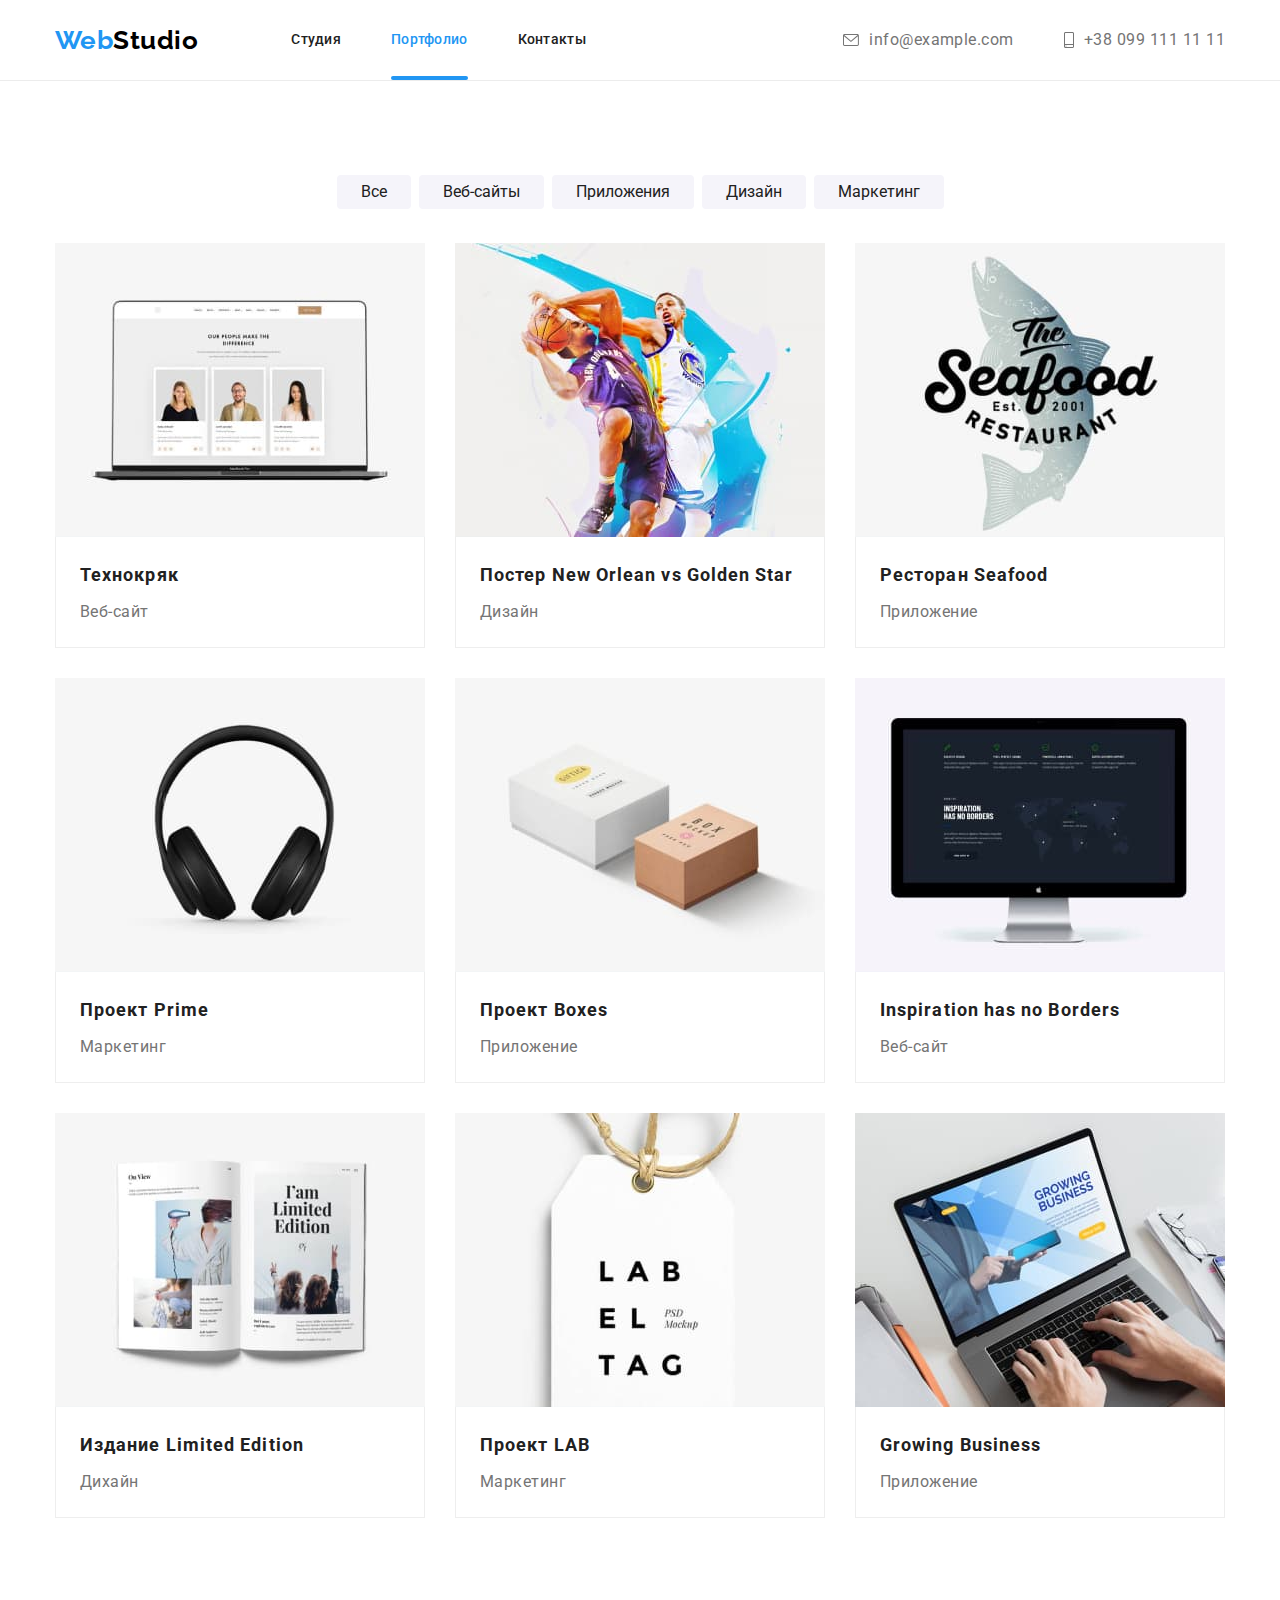
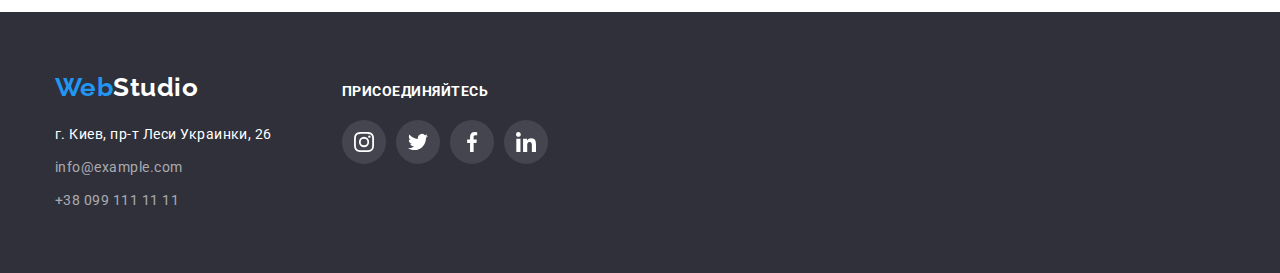
==== portfolio.html @ 4d3d0357 "form filling" ====
<!DOCTYPE html>
<html lang="ru">
<head>
    <meta charset="UTF-8">
    <meta name="viewport" content="width=device-width, initial-scale=1.0">
    <title>Портфолио</title>
    <link rel="preconnect" href="https://fonts.gstatic.com">
    <link
        href="https://fonts.googleapis.com/css2?family=Oleo+Script&family=Raleway:wght@700&family=Roboto:wght@400;500;700;900&display=swap"
        rel="stylesheet">
        <link rel="stylesheet" href="https://cdnjs.cloudflare.com/ajax/libs/modern-normalize/1.0.0/modern-normalize.min.css">
    <link rel="stylesheet" href="./css/styles.css">
</head>
<body>
   
    <header class="port-header">
       <div class="container header">
            <a class="logo" href=""><span class="accent">Web</span>Studio</a>
            <nav>
                <ul class="nav-list list"> 
                    <li class="nav-item"><a class="nav-link" href="./index.html">Студия</a></li>
                    <li class="nav-item"><a class="nav-link current" href="">Портфолио</a></li>
                    <li class="nav-item"><a class="nav-link" href="">Контакты</a></li>
                </ul>
            </nav>
            <div class="box">
                <a class="contakts" href="mailto:info@example.com">
                    <svg width="16" height="12" class="icon-envelope">
                        <use href="./images/spriteoptim.svg#envelope"></use>
                    </svg>
                    info@example.com</a>
                <a class="contakts" href="tel:+380991111111">
                    <svg width="10" height="16" class="icon-smartphone">
                        <use href="./images/spriteoptim.svg#smartphone"></use>
                    </svg>
                    +38 099 111 11 11</a>
            
            </div>
       </div>
    </header>
    <main>
        <section class="portfoliosection section-padding">
            <div class="container">
                <h1 class="portfolio-header visually-hidden">Портфолио</h1>
                 
                <nav class="filter-collection">
                    <button class="filter" type="button">Все</button>
                    <button class="filter" type="button">Веб-сайты</button>
                    <button class="filter" type="button">Приложения</button>
                    <button class="filter" type="button">Дизайн</button>
                    <button class="filter" type="button">Маркетинг</button>
                </nav>
                <ul class="list portfolio">
                    <li>
                        <a href="">
                            <div class="portfolio-card">
                                <img width="370" height="294" src="./images/portfolio/portfolio1-opt.jpg" alt="Технокряк">
                                <p>Технокряк это современная площадка распространения коронавируса. Компании используют эту платформу для цифрового
                                    шпионажа и атак на защищённые сервера конкурентов.</p>
                            </div>
                            <div class="border">
                                <h2 class="portfolio-item">Технокряк</h2>
                                <p class="portfolio-example">Веб-сайт</p>
                            </div>
                        </a>
                    </li>
                    <li>
                        <a href="">
                            <div class="portfolio-card">
                                <img width="370" height="294" src="./images/portfolio/portfolio2-opt.jpg" alt="Постер New Orlean vs Golden Star">
                                <p>Lorem ipsum, dolor sit amet consectetur adipisicing elit. Sit, veniam. Nostrum praesentium quaerat magni odit mollitia vero ad consequuntur nobis pariatur exercitationem cum, fugiat voluptatibus quisquam? Dicta fugiat officiis rem!</p>
                            </div>
                            <div class="border">
                                <h2 class="portfolio-item">Постер New Orlean vs Golden Star</h2>
                                <p class="portfolio-example">Дизайн</p>
                            </div>
                        </a>
                    </li>
                    <li>
                        <a href="">
                            <div class="portfolio-card">
                                <img width="370" height="294" src="./images/portfolio/portfolio3-opt.jpg" alt="Ресторан Seafood">
                                <p>Lorem ipsum dolor sit amet consectetur adipisicing elit. Inventore a dolorem, debitis est recusandae amet hic quisquam. Non ullam iure nihil quas quibusdam, inventore cupiditate excepturi, similique, blanditiis laborum architecto?</p>
                            </div>
                            <div class="border">
                                <h2 class="portfolio-item">Ресторан Seafood</h2>
                                <p class="portfolio-example">Приложение</p>
                            </div>
                        </a>
                    </li>
                    <li>
                        <a href="">
                            <div class="portfolio-card">
                                <img width="370" height="294" src="./images/portfolio/portfolio4-opt.jpg" alt="Проект Prime">
                                <p>Lorem ipsum dolor sit, amet consectetur adipisicing elit. Aut dolores adipisci ipsum reprehenderit ut nostrum sapiente vel saepe, vitae perferendis commodi quo eum aperiam mollitia reiciendis rerum beatae esse aliquid.</p>
                            </div>
                            <div class="border">
                                <h2 class="portfolio-item">Проект Prime</h2>
                                <p class="portfolio-example">Маркетинг</p>
                            </div>
                        </a>
                    </li>
                    <li>
                        <a href="">
                            <div class="portfolio-card">
                                <img width="370" height="294" src="./images/portfolio/portfolio5-opt.jpg" alt="Проект Boxes">
                                <p>Lorem ipsum dolor sit amet consectetur, adipisicing elit. Suscipit id laboriosam facere reiciendis quos, iusto itaque, voluptas fugit ipsum delectus autem debitis maiores magnam eaque, recusandae ea sit quod! Cum!</p>
                            </div>
                            <div class="border">
                                <h2 class="portfolio-item">Проект Boxes</h2>
                                <p class="portfolio-example">Приложение</p>
                            </div>
                        </a>
                    </li>
                    <li>
                        <a href="">
                            <div class="portfolio-card">
                                <img width="370" height="294" src="./images/portfolio/portfolio6-opt.jpg" alt="Inspiration has no Borders">
                                <p>Lorem ipsum dolor sit amet consectetur adipisicing elit. Libero quibusdam optio cumque dolore reprehenderit nobis quis sequi incidunt esse? Rem exercitationem consequuntur optio cupiditate quisquam impedit autem debitis fuga itaque?</p>
                            </div>
                            <div class="border">
                                <h2 class="portfolio-item">Inspiration has no Borders</h2>
                                <p class="portfolio-example">Веб-сайт</p>
                            </div>
                        </a>
                    </li>
                    <li>
                        <a href="">
                            <div class="portfolio-card">
                                <img width="370" height="294" src="./images/portfolio/portfolio7-opt.jpg" alt="Издание Limited Edition">
                                <p>Lorem ipsum dolor, sit amet consectetur adipisicing elit. Aut, voluptatibus illo incidunt itaque aliquam et voluptatem nobis, exercitationem quos libero delectus deserunt, quae in sunt praesentium! Reiciendis sint enim nihil?</p>
                            </div>
                            <div class="border">
                                <h2 class="portfolio-item">Издание Limited Edition</h2>
                                <p class="portfolio-example">Дихайн</p>
                            </div>
                        </a>
                    </li>
                    <li>
                        <a href="">
                            <div class="portfolio-card">
                                <img width="370" height="294" src="./images/portfolio/portfolio8-opt.jpg" alt="Проект LAB">
                                <p>Lorem ipsum dolor, sit amet consectetur adipisicing elit. Fuga voluptatum expedita facere repellendus voluptates nulla omnis, tenetur quibusdam voluptatibus nam sapiente, placeat optio dolore atque consectetur possimus nisi at repellat?</p>
                            </div>
                            <div class="border">
                                <h2 class="portfolio-item">Проект LAB</h2>
                                <p class="portfolio-example">Маркетинг</p>
                            </div>
                        </a>
                    </li>
                    <li>
                        <a href="">
                            <div class="portfolio-card">
                                <img width="370" height="294" src="./images/portfolio/portfolio9-opt.jpg" alt="Growing Business">
                                <p>Lorem, ipsum dolor sit amet consectetur adipisicing elit. Debitis provident atque vel sed omnis fuga voluptas, deleniti doloribus quasi? Deserunt, architecto atque. Deserunt laudantium omnis et nam ipsum placeat beatae.</p>
                            </div>
                            <div class="border">
                                <h2 class="portfolio-item">Growing Business</h2>
                                <p class="portfolio-example">Приложение</p>
                            </div>
                        </a>
                    </li>
                </ul>
            </div>
        </section>
    </main>
<footer class="main-background">
    <div class="container">
        <div class="address-container">
            <a class="logo inverse" href=""><span class="accent">Web</span>Studio</a>
            <address class="footer">
                <p>г. Киев, пр-т Леси Украинки, 26</p>
                <a class="contakts mail" href="mailto:info@example.com">info@example.com</a>
                <a class="contakts" href="tel:+380991111111">+38 099 111 11 11</a>
            </address>
        </div>
        <div class="join-container">
            <b class="join">присоединяйтесь</b>
            <ul class="list join-list">
                <li><a class="team-icon" href="">
                        <svg width="20" height="20" class="icon-instagram">
                            <use href="./images/spriteoptim.svg#instagram"></use>
                        </svg></a></li>
                <li><a class="team-icon" href="">
                        <svg width="20" height="20" class="icon-twitter">
                            <use href="./images/spriteoptim.svg#twitter"></use>
                        </svg></a></li>
                <li><a class="team-icon" href="">
                        <svg width="20" height="20" class="icon-facebook">
                            <use href="./images/spriteoptim.svg#facebook"></use>
                        </svg>
                    </a></li>
                <li><a class="team-icon" href="">
                        <svg width="20" height="20" class="icon-linkedin">
                            <use href="./images/spriteoptim.svg#linkedin"></use>
                        </svg>
                    </a></li>
            </ul>
        </div>
    </div>

</footer>
</body>
</html>
---- css/styles.css ----
:root {
  --headers-color: #212121;
  --accent-color: #2196f3;
  --accent-opacity-color: rgba(33, 150, 243, 0.9);
  --text-color: #757575;
  --white-color: #ffffff;
  --black-color: #000000;
  --portfolio-border: #eeeeee;
  --port-header-border: #ececec;
  --bgc: #2f303a;
  --button-bcg-color: #f5f4fa;
  --footer-address-color: rgba(255, 255, 255, 0.6);
  --footer-icons-bcg-color: rgba(255, 255, 255, 0.1);
  --hero-bg-color: rgba(47, 48, 58, 0.4);
  --wedo-bgc: rgba(47, 48, 58, 0.8);
  --icon-color: #afb1b8;
  --modal-bgc: rgba(0, 0, 0, 0.2);
  --close-border-color: rgba(0, 0, 0, 0.1);
  --form-field-border: rgba(33, 33, 33, 0.2);
}
/*общие стили*/
body {
  color: var(--text-color);
  background-color: var(--white-color);
  letter-spacing: 0.03em;
  font-family: roboto, sans-serif;
}
a {
  text-decoration: none;
}
ul {
  list-style: none;
}
.container {
  width: 1200px;
  padding-left: 15px;
  padding-right: 15px;
  margin: 0 auto;
}
.section-padding {
  padding-top: 94px;
  padding-bottom: 94px;
}
.list {
  margin: 0;
  padding: 0;
}
img {
  display: block;
  max-width: 100%;
  height: auto;
}
.visually-hidden {
  position: absolute;
  width: 1px;
  height: 1px;
  margin: -1px;
  border: 0;
  padding: 0;
  clip: rect(0 0 0 0);
  overflow: hidden;
}
/*общие стили*/
/*логотип*/
.logo {
  display: block;
  margin-right: 93px;

  color: var(--black-color);
  font-family: Raleway, sans-serif;
  font-weight: 700;
  font-size: 26px;
  line-height: 1.19;
}
.accent {
  color: var(--accent-color);
}
/*логотип*/
/*шапка*/
.nav-link:hover,
.nav-link:focus {
  color: var(--accent-color);
}
.nav-link {
  position: relative;
  display: block;
  padding-top: 32px;
  padding-bottom: 32px;

  color: var(--headers-color);
  transition: color 250ms cubic-bezier(0.4, 0, 0.2, 1);

  font-weight: 500;
  font-size: 14px;
  line-height: 1.14;
  letter-spacing: 0.02em;
}

.nav-link.current {
  color: var(--accent-color);
}
.nav-link.current::after {
  position: absolute;
  bottom: 0;
  left: 0;
  display: inline-block;
  content: "";
  width: 100%;
  height: 4px;
  background: #2196f3;
  border-radius: 2px;
}
.contakts {
  color: inherit;
  transition: color 250ms cubic-bezier(0.4, 0, 0.2, 1);

  display: inline-flex;
  align-items: center;
}

.icon-envelope,
.icon-smartphone {
  margin-right: 10px;
  fill: var(--text-color);
  transition: fill 250ms cubic-bezier(0.4, 0, 0.2, 1);
}

.contakts:hover .icon-envelope,
.contakts:focus .icon-envelope,
.contakts:hover .icon-smartphone,
.contakts:focus .icon-smartphone {
  fill: var(--accent-color);
}

.contakts:hover,
.contakts:focus {
  color: var(--accent-color);
}
.nav-list {
  display: flex;
}
.nav-item:not(:last-child) {
  margin-right: 50px;
}
.box {
  display: flex;
  align-items: center;
  margin-left: auto;
}
.box a:not(:last-child) {
  margin-right: 50px;
}
.container.header {
  display: flex;
  align-items: center;
}

/*шапка*/
/*hero*/
.hero {
  background-color: var(--bgc);
  color: var(--white-color);
  letter-spacing: 0.06em;
  text-align: center;

  background-image: linear-gradient(
      to right,
      var(--hero-bg-color),
      var(--hero-bg-color)
    ),
    url(../images/herobg-optim.jpg);

  height: 600px;
  max-width: 1600px;

  margin-left: auto;
  margin-right: auto;

  display: flex;
  flex-direction: column;
  align-items: center;
  justify-content: center;
}

.hero h1 {
  font-weight: 900;
  font-size: 44px;
  line-height: 1.36;
  text-transform: uppercase;

  width: 696px;
  margin-bottom: 30px;
  margin-top: 0;
}

.hero button,
.modal button[type="submit"] {
  display: inline-block;
  padding: 10px 32px;

  border: none;
  border-radius: 4px;

  color: var(--white-color);
  font-weight: 700;
  font-size: 16px;
  line-height: 1.87;
  background-color: var(--accent-color);
}
.hero button:hover {
  cursor: pointer;
}
/*hero*/
/*features*/

.features-items {
  color: var(--headers-color);
  font-weight: 700;
  font-size: 14px;
  line-height: 1.14;
  text-transform: uppercase;

  margin-top: 0;
  margin-bottom: 10px;
}
.features-items + p {
  font-size: 14px;
  line-height: 1.71;

  margin: 0;
}
.features-header {
  margin: 0;
}
.featuresbox {
  display: flex;
}
.featuresbox > li {
  width: calc((100% - 90px) / 4);
}
.featuresbox > li:not(:last-child) {
  margin-right: 30px;
}
.feature-icon {
  background-color: var(--button-bcg-color);
  width: 270px;
  height: 120px;
  margin-bottom: 30px;
  display: flex;
  justify-content: center;
  align-items: center;
}

/*occupations*/
.wedo {
  display: flex;
  justify-content: space-between;
}
.wedo li {
  width: calc((100% - 60px) / 3);
}
.section-padding.wedo {
  padding-top: 0;
}
.occupations {
  margin-top: 0;
  margin-bottom: 50px;
}
.card {
  position: relative;
}
.card p {
  position: absolute;
  bottom: 0;
  left: 0;

  width: 100%;
  height: 70px;
  background-color: var(--wedo-bgc);

  margin: 0;
  padding-top: 27px;

  font-weight: 700;
  font-size: 14px;
  line-height: 1.14;
  text-align: center;
  text-transform: uppercase;
  color: var(--white-color);
}
/*occupations*/
/* team*/
.occupations,
.team,
.clients-header {
  color: var(--headers-color);
  font-weight: 700;
  font-size: 36px;
  line-height: 1.17;
  text-align: center;

  margin-top: 0;
  margin-bottom: 50px;
}
.ourteam {
  background-color: var(--button-bcg-color);
}
.team-description {
  font-size: 16px;
  line-height: 1.19;
  text-align: center;
  background-color: var(--white-color);

  box-shadow: 0px 1px 3px rgba(0, 0, 0, 0.12), 0px 1px 1px rgba(0, 0, 0, 0.14),
    0px 2px 1px rgba(0, 0, 0, 0.2);
  border-radius: 0px 0px 4px 4px;
}
.team-description > img {
  margin-bottom: 30px;
}
.team-name {
  color: var(--headers-color);
  font-weight: 500;
  font-size: inherit;

  margin-top: 0px;
  margin-bottom: 10px;
}

.team-description > p {
  margin-top: 0;
  margin-bottom: 16px;
}
.team-list > li {
  width: calc((100% - 90px) / 4);
}

.team-list {
  display: flex;
  justify-content: space-between;
}
.socmedia-list {
  display: flex;
  padding-right: 32px;
  padding-left: 32px;
  justify-content: space-between;
  padding-bottom: 30px;
}

.team-icon {
  width: 44px;
  height: 44px;

  border-radius: 50%;

  display: flex;
  justify-content: center;
  align-items: center;
}
.team-icon {
  transition: background-color 250ms cubic-bezier(0.4, 0, 0.2, 1);
}
.team-description .icon-instagram,
.team-description .icon-twitter,
.team-description .icon-facebook,
.team-description .icon-linkedin {
  fill: var(--icon-color);
  transition: fill 250ms cubic-bezier(0.4, 0, 0.2, 1);
}

.team-icon:hover .icon-instagram,
.team-icon:hover .icon-twitter,
.team-icon:hover .icon-facebook,
.team-icon:hover .icon-linkedin,
.team-icon:focus .icon-instagram,
.team-icon:focus .icon-linkedin,
.team-icon:focus .icon-twitter,
.team-icon:focus .icon-facebook {
  fill: var(--white-color);
}
.team-icon:hover,
.team-icon:focus {
  background-color: var(--accent-color);
}
/*team*/
/*clients*/

.clients-list {
  display: flex;
  justify-content: space-between;
}

.clients-list a {
  display: flex;
  justify-content: center;
  align-items: center;

  width: 170px;
  height: 90px;

  border: 1px solid var(--icon-color);

  transition: border-color 250ms cubic-bezier(0.4, 0, 0.2, 1);
}
.clients-list a:hover,
.clients-list a:focus {
  border: 1px solid var(--accent-color);
}
.icon-logo1,
.icon-logo2,
.icon-logo3,
.icon-logo4,
.icon-logo5,
.icon-logo6 {
  fill: var(--icon-color);
  transition: fill 250ms cubic-bezier(0.4, 0, 0.2, 1);
}
.clients-list a:hover .icon-logo1,
.clients-list a:hover .icon-logo2,
.clients-list a:hover .icon-logo3,
.clients-list a:hover .icon-logo4,
.clients-list a:hover .icon-logo5,
.clients-list a:hover .icon-logo6,
.clients-list a:focus .icon-logo1,
.clients-list a:focus .icon-logo2,
.clients-list a:focus .icon-logo3,
.clients-list a:focus .icon-logo4,
.clients-list a:focus .icon-logo5,
.clients-list a:focus .icon-logo6 {
  fill: var(--accent-color);
}

/*clients*/
/*футер*/
.main-background {
  background-color: var(--bgc);
}
.footer > p {
  font-style: normal;
  font-size: 14px;
  line-height: 1.71;
  color: var(--white-color);

  margin-top: 0;
  margin-bottom: 9px;
}
.footer > a {
  color: var(--footer-address-color);
  font-style: normal;
  font-size: 14px;
  line-height: 1.71;
}

.logo.inverse {
  padding-top: 60px;
  padding-bottom: 0;
  margin-bottom: 20px;
  margin-right: 0;
  display: inline-block;

  color: var(--white-color);
}

.contakts.mail {
  margin-bottom: 9px;
}
.footer {
  padding-bottom: 60px;
  display: flex;
  flex-direction: column;
}
.join {
  display: block;

  text-transform: uppercase;
  color: var(--white-color);
  font-weight: bold;
  font-size: 14px;
  line-height: 1.14;

  margin-bottom: 20px;
}
.join-container {
  width: 206px;
  margin-left: 70px;
}
footer .join-list {
  padding: 0;
}
footer .container {
  display: flex;
  align-items: baseline;
}
.join-list {
  display: flex;

  justify-content: space-between;
}
footer .team-icon {
  fill: var(--white-color);
  background-color: var(--footer-icons-bcg-color);

  transition: background-color 250ms cubic-bezier(0.4, 0, 0.2, 1);
}
footer .team-icon:hover,
footer .team-icon:focus {
  background-color: var(--accent-color);
}
/*футер*/
/*portfolio*/
.port-header {
  border-bottom: 1px solid var(--port-header-border);
}
.filter-collection {
  margin-bottom: 34px;
  display: flex;
  justify-content: center;
}
.filter {
  color: var(--headers-color);
  background-color: var(--button-bcg-color);
  border-radius: 4px;
  border-color: transparent;

  padding: 6px 22px;

  transition: background-color 250ms cubic-bezier(0.4, 0, 0.2, 1),
    color 250ms cubic-bezier(0.4, 0, 0.2, 1);
}
.filter:not(:last-child) {
  margin-right: 8px;
}

.filter:hover,
.filter:focus {
  background-color: var(--accent-color);
  color: var(--white-color);
}
.portfolio-item {
  color: var(--headers-color);
  font-weight: bold;
  font-size: 18px;
  line-height: 2;
  letter-spacing: 0.06em;

  margin-top: 0;
  margin-bottom: 4px;
}
.portfolio-example {
  color: var(--text-color);
  font-size: 16px;
  line-height: 1.87;

  margin: 0;
}
.border {
  padding-left: 24px;
  padding-bottom: 20px;
  padding-top: 20px;
  padding-right: 24px;
  border-bottom: 1px solid var(--portfolio-border);
  border-right: 1px solid var(--portfolio-border);
  border-left: 1px solid var(--portfolio-border);
}
.portfolio-header {
  margin: 0;
}

.list.portfolio {
  display: flex;
  flex-wrap: wrap;
  justify-content: flex-start;
}
.list.portfolio a {
  display: block;
}

.list.portfolio > li {
  width: calc((100% - 60px) / 3);
}
.list.portfolio > li:hover,
.list.portfolio > li:focus {
  box-shadow: 0px 1px 1px rgba(0, 0, 0, 0.12), 0px 4px 4px rgba(0, 0, 0, 0.06),
    1px 4px 6px rgba(0, 0, 0, 0.16);
}
.list.portfolio > li:nth-child(3n + 2) {
  margin-right: 30px;
  margin-left: 30px;
}

.list.portfolio > li:not(:nth-last-child(-n + 3)) {
  margin-bottom: 30px;
}
.portfolio-card {
  position: relative;
  overflow: hidden;
}

.portfolio-card p {
  position: absolute;
  top: 0;
  left: 0;

  width: 100%;
  height: 100%;
  padding: 63px 24px;
  margin: 0;

  transform: translateY(100%);
  transition: transform 250ms cubic-bezier(0.4, 0, 0.2, 1);

  color: var(--white-color);
  background-color: var(--accent-opacity-color);
}

.list.portfolio a:hover .portfolio-card p,
.list.portfolio a:focus .portfolio-card p {
  transform: translateY(0);
}

/*portfolio*/
/*modal window*/
.backdrop {
  position: fixed;
  top: 0;
  left: 0;
  width: 100%;
  height: 100%;
  background-color: var(--modal-bgc);

  transition: opacity 250ms cubic-bezier(0.4, 0, 0.2, 1);
}
.backdrop.is-hidden {
  opacity: 0;
  pointer-events: none;
}
.backdrop.is-hidden .modal {
  transform: translate(-50%) scale(1.5);
}
.modal {
  position: fixed;
  top: 221px;
  left: 50%;
  transform: translate(-50%) scale(1);
  transition: transform 250ms cubic-bezier(0.4, 0, 0.2, 1);

  width: 528px;
  height: 521px;
  background-color: var(--white-color);
}
.close {
  position: absolute;
  top: 8px;
  right: 8px;

  display: flex;
  align-items: center;
  justify-content: center;

  width: 30px;
  height: 30px;
  margin: 0;
  padding: 0;
  background-color: var(--white-color);

  border: 1px solid var(--close-border-color);
  border-radius: 50%;
}
.icon-close {
  fill: var(--black-color);
  transition: fill 250ms cubic-bezier(0.4, 0, 0.2, 1);
}
.close:hover .icon-close {
  fill: var(--accent-color);
}
.close:hover {
  cursor: pointer;
}
.modal > form {
  width: 448px;
  margin-left: auto;
  margin-right: auto;
  margin-top: 40px;
  margin-bottom: 40px;
}
.form-title {
  display: inline-block;
  font-weight: 700;
  font-size: 20px;
  line-height: 1.15;
  text-align: center;
  letter-spacing: 0.03em;
  color: var(--headers-color);
  margin-bottom: 12px;
}
.form-field {
  display: flex;
  flex-direction: column;
}
.form-field > label {
  font-size: 12px;
  line-height: 1.17;
  letter-spacing: 0.01em;
  margin-bottom: 4px;
}
.form-field > input {
  border: 1px solid var(--form-field-border);
  border-radius: 4px;
  margin-bottom: 10px;
}
.form-field > textarea {
  width: 448px;
  height: 120px;
  resize: none;
  border: 1px solid var(--form-field-border);
  border-radius: 4px;
  margin-bottom: 20px;
}
.form-field.checkbox {
  position: relative;
  align-items: center;
}
.form-field.checkbox > label {
  font-size: 14px;
  line-height: 1.71;
  letter-spacing: 0.03em;

  margin-bottom: 30px;
}
.agree-background {
  position: absolute;
  left: 0;
  top: 4px;
  width: 16px;
  height: 15px;
  margin-right: 8px;
  border: 1px solid var(--headers-color);
  border-radius: 4px;
}
.icon-agree {
  position: absolute;
  top: 0;
  left: 0;
  fill: white;
  stroke: white;
}
.i-do:checked + .agree-background {
  background-color: var(--accent-color);
  border-color: var(--accent-color);
}

.form-field a {
  color: var(--accent-color);
  text-decoration: underline;
  font-size: 14px;
  line-height: 1.71;
  letter-spacing: 0.03em;
}
.send-button {
  display: flex;
  justify-content: center;
}
.send-button:hover {
  cursor: pointer;
}
/*modal window*/
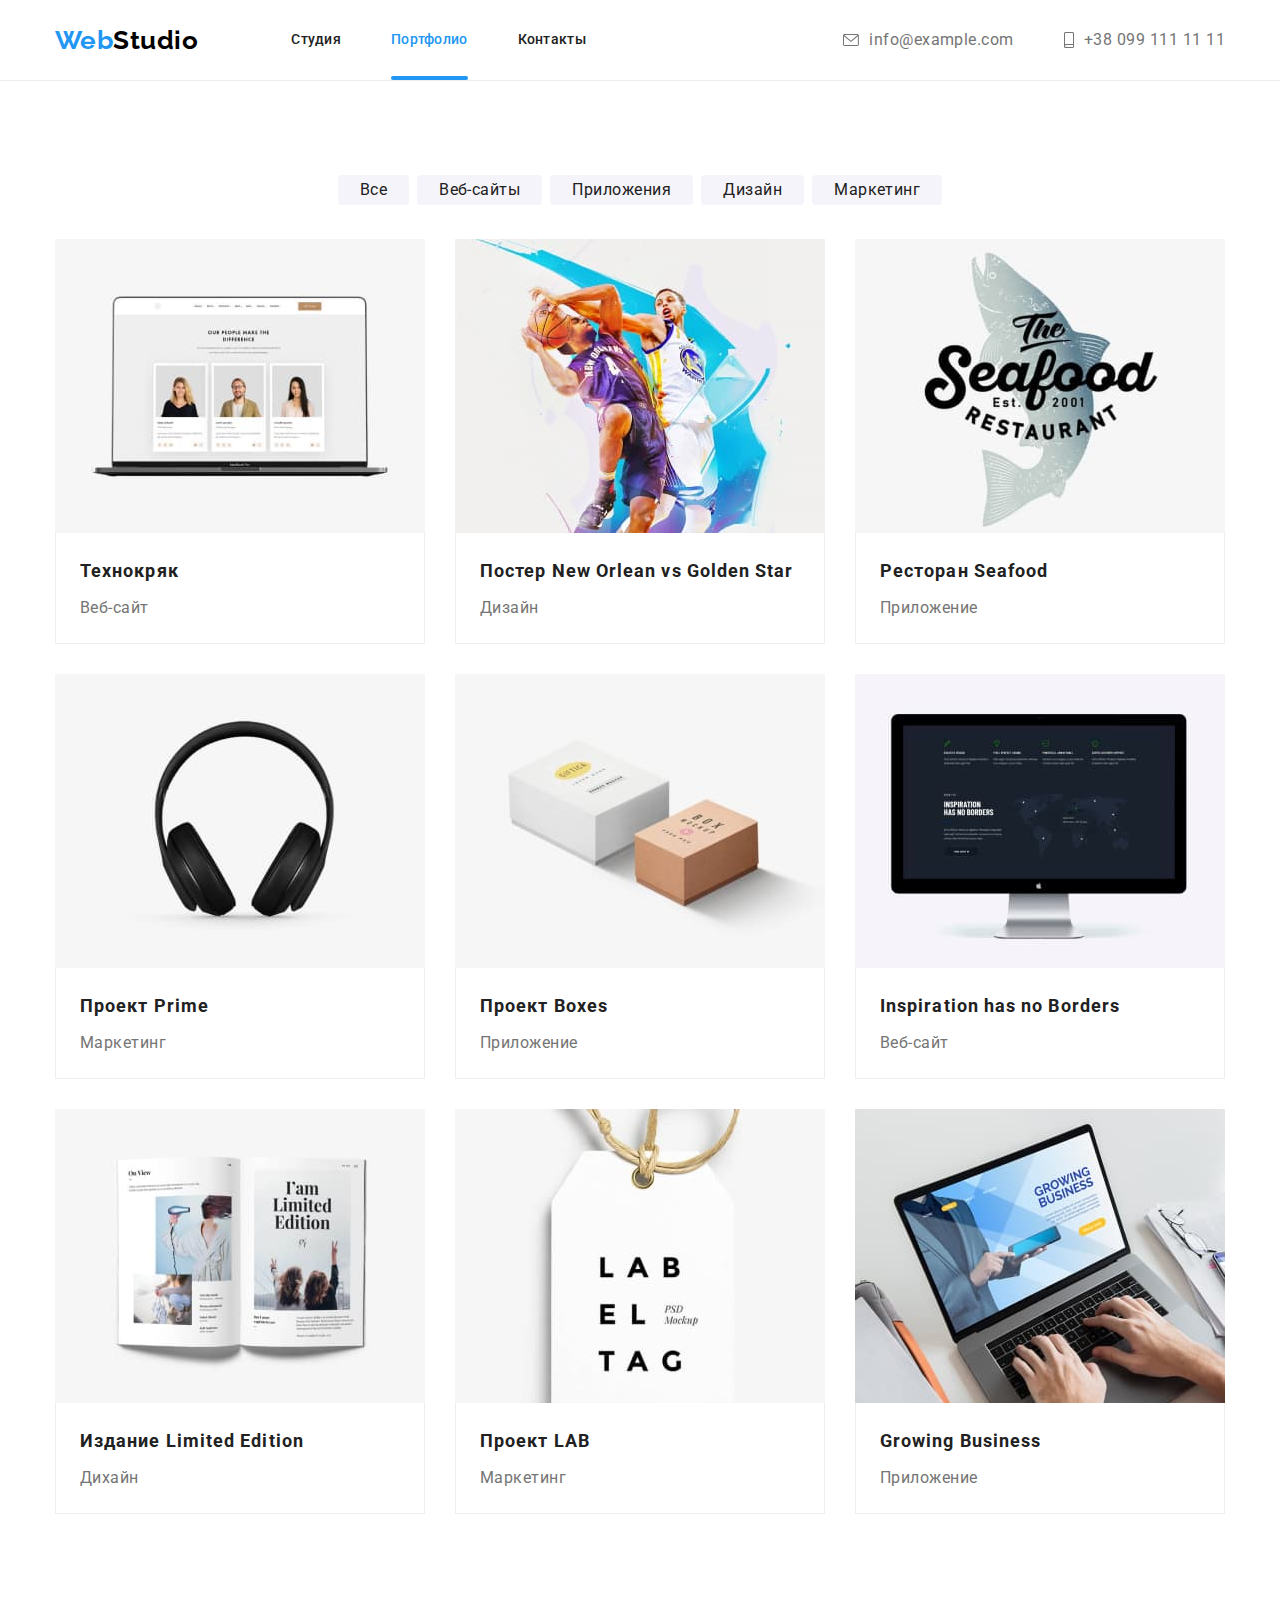
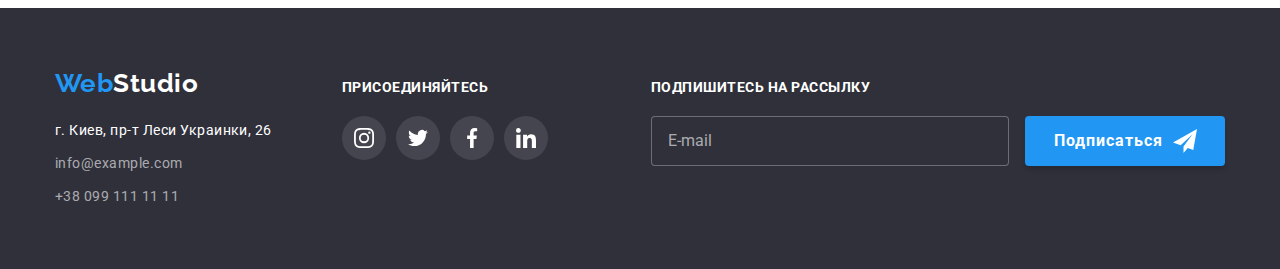
==== commit e9d91bed: "should be final" ====
--- a/portfolio.html
+++ b/portfolio.html
@@ -25,12 +25,12 @@
             </nav>
             <div class="box">
                 <a class="contakts" href="mailto:info@example.com">
-                    <svg width="16" height="12" class="icon-envelope">
+                    <svg width="16" height="12" class="icon-header">
                         <use href="./images/spriteoptim.svg#envelope"></use>
                     </svg>
                     info@example.com</a>
                 <a class="contakts" href="tel:+380991111111">
-                    <svg width="10" height="16" class="icon-smartphone">
+                    <svg width="10" height="16" class="icon-header">
                         <use href="./images/spriteoptim.svg#smartphone"></use>
                     </svg>
                     +38 099 111 11 11</a>
@@ -42,14 +42,26 @@
         <section class="portfoliosection section-padding">
             <div class="container">
                 <h1 class="portfolio-header visually-hidden">Портфолио</h1>
-                 
-                <nav class="filter-collection">
+<!--                  
+                    <nav class="filter-collection">
                     <button class="filter" type="button">Все</button>
                     <button class="filter" type="button">Веб-сайты</button>
                     <button class="filter" type="button">Приложения</button>
                     <button class="filter" type="button">Дизайн</button>
                     <button class="filter" type="button">Маркетинг</button>
-                </nav>
+                </nav> -->
+                <form class="filter-collection">
+                    <input class="visually-hidden" type="checkbox" name="filter"  value="filter" id="filter-1">
+                    <label class="filter" for="filter-1">Все</label>
+                    <input class="visually-hidden" type="checkbox" name="filter"  value="filter" id="filter-2">
+                    <label class="filter" for="filter-2">Веб-сайты</label>
+                    <input class="visually-hidden" type="checkbox" name="filter"  value="filter" id="filter-3">
+                    <label class="filter" for="filter-3">Приложения</label>
+                    <input class="visually-hidden" type="checkbox" name="filter"  value="filter" id="filter-4">
+                    <label class="filter" class="filter" for="filter-4">Дизайн</label>
+                    <input type="checkbox" class="visually-hidden" name="filter"  value="filter" id="filter-5">
+                    <label class="filter" class="filter" for="filter-5">Маркетинг</label>
+                </form>
                 <ul class="list portfolio">
                     <li>
                         <a href="">
@@ -178,24 +190,35 @@
             <b class="join">присоединяйтесь</b>
             <ul class="list join-list">
                 <li><a class="team-icon" href="">
-                        <svg width="20" height="20" class="icon-instagram">
+                        <svg width="20" height="20" class="icon-socmedia">
                             <use href="./images/spriteoptim.svg#instagram"></use>
                         </svg></a></li>
                 <li><a class="team-icon" href="">
-                        <svg width="20" height="20" class="icon-twitter">
+                        <svg width="20" height="20" class="icon-socmedia">
                             <use href="./images/spriteoptim.svg#twitter"></use>
                         </svg></a></li>
                 <li><a class="team-icon" href="">
-                        <svg width="20" height="20" class="icon-facebook">
+                        <svg width="20" height="20" class="icon-socmedia">
                             <use href="./images/spriteoptim.svg#facebook"></use>
                         </svg>
                     </a></li>
                 <li><a class="team-icon" href="">
-                        <svg width="20" height="20" class="icon-linkedin">
+                        <svg width="20" height="20" class="icon-socmedia">
                             <use href="./images/spriteoptim.svg#linkedin"></use>
                         </svg>
                     </a></li>
             </ul>
+        </div>
+        <div class="signup-container">
+            <form>
+                <b>Подпишитесь на рассылку</b>
+                <input type="email" name="email" id="email" placeholder="E-mail">
+                <button>Подписаться
+                    <svg width="24" height="24" class="icon-plane">
+                        <use href="./images/spriteoptim.svg#plane"></use>
+                    </svg>
+                </button>
+            </form>
         </div>
     </div>
 
--- a/css/styles.css
+++ b/css/styles.css
@@ -17,6 +17,7 @@
   --modal-bgc: rgba(0, 0, 0, 0.2);
   --close-border-color: rgba(0, 0, 0, 0.1);
   --form-field-border: rgba(33, 33, 33, 0.2);
+  --footer-input-border: rgba(255, 255, 255, 0.3);
 }
 /*общие стили*/
 body {
@@ -118,17 +119,14 @@
   align-items: center;
 }
 
-.icon-envelope,
-.icon-smartphone {
+.icon-header {
   margin-right: 10px;
   fill: var(--text-color);
   transition: fill 250ms cubic-bezier(0.4, 0, 0.2, 1);
 }
 
-.contakts:hover .icon-envelope,
-.contakts:focus .icon-envelope,
-.contakts:hover .icon-smartphone,
-.contakts:focus .icon-smartphone {
+.contakts:hover .icon-header,
+.contakts:focus .icon-header {
   fill: var(--accent-color);
 }
 
@@ -360,22 +358,13 @@
 .team-icon {
   transition: background-color 250ms cubic-bezier(0.4, 0, 0.2, 1);
 }
-.team-description .icon-instagram,
-.team-description .icon-twitter,
-.team-description .icon-facebook,
-.team-description .icon-linkedin {
+.team-description .icon-socmedia {
   fill: var(--icon-color);
   transition: fill 250ms cubic-bezier(0.4, 0, 0.2, 1);
 }
 
-.team-icon:hover .icon-instagram,
-.team-icon:hover .icon-twitter,
-.team-icon:hover .icon-facebook,
-.team-icon:hover .icon-linkedin,
-.team-icon:focus .icon-instagram,
-.team-icon:focus .icon-linkedin,
-.team-icon:focus .icon-twitter,
-.team-icon:focus .icon-facebook {
+.team-icon:hover .icon-socmedia,
+.team-icon:focus .icon-socmedia {
   fill: var(--white-color);
 }
 .team-icon:hover,
@@ -406,27 +395,12 @@
 .clients-list a:focus {
   border: 1px solid var(--accent-color);
 }
-.icon-logo1,
-.icon-logo2,
-.icon-logo3,
-.icon-logo4,
-.icon-logo5,
-.icon-logo6 {
+.icon-client {
   fill: var(--icon-color);
   transition: fill 250ms cubic-bezier(0.4, 0, 0.2, 1);
 }
-.clients-list a:hover .icon-logo1,
-.clients-list a:hover .icon-logo2,
-.clients-list a:hover .icon-logo3,
-.clients-list a:hover .icon-logo4,
-.clients-list a:hover .icon-logo5,
-.clients-list a:hover .icon-logo6,
-.clients-list a:focus .icon-logo1,
-.clients-list a:focus .icon-logo2,
-.clients-list a:focus .icon-logo3,
-.clients-list a:focus .icon-logo4,
-.clients-list a:focus .icon-logo5,
-.clients-list a:focus .icon-logo6 {
+.clients-list a:hover .icon-client,
+.clients-list a:focus .icon-client {
   fill: var(--accent-color);
 }
 
@@ -505,6 +479,62 @@
 footer .team-icon:hover,
 footer .team-icon:focus {
   background-color: var(--accent-color);
+}
+.signup-container {
+  margin-right: 0;
+  margin-left: auto;
+}
+.signup-container b {
+  display: block;
+
+  margin-bottom: 20px;
+  font-weight: 700;
+  color: var(--white-color);
+  font-size: 14px;
+  line-height: 1.14;
+  text-transform: uppercase;
+}
+.signup-container input {
+  width: 358px;
+  height: 50px;
+  background-color: var(--bgc);
+  border: 1px solid var(--footer-input-border);
+  border-radius: 4px;
+  margin-right: 12px;
+
+  color: var(--footer-address-color);
+  padding-top: 15px;
+  padding-bottom: 15px;
+  padding-left: 16px;
+}
+.signup-container input::placeholder {
+  color: var(--footer-address-color);
+  padding-top: 15px;
+  padding-bottom: 15px;
+}
+.signup-container button {
+  display: inline-flex;
+  align-items: center;
+  font-weight: 700;
+  font-size: 16px;
+  line-height: 1.875;
+
+  letter-spacing: 0.06em;
+
+  background-color: var(--accent-color);
+  color: var(--white-color);
+  border: none;
+  box-shadow: 0px 4px 4px rgba(0, 0, 0, 0.15);
+  border-radius: 4px;
+
+  padding: 10px 28px 10px 29px;
+}
+.signup-container button:hover {
+  cursor: pointer;
+}
+.icon-plane {
+  margin-left: 10px;
+  fill: var(--white-color);
 }
 /*футер*/
 /*portfolio*/
@@ -645,7 +675,7 @@
   transition: transform 250ms cubic-bezier(0.4, 0, 0.2, 1);
 
   width: 528px;
-  height: 521px;
+  height: 581px;
   background-color: var(--white-color);
 }
 .close {
@@ -676,12 +706,14 @@
 .close:hover {
   cursor: pointer;
 }
+
 .modal > form {
+  box-sizing: content-box;
   width: 448px;
-  margin-left: auto;
-  margin-right: auto;
-  margin-top: 40px;
-  margin-bottom: 40px;
+  padding-left: 40px;
+  padding-right: 40px;
+  padding-top: 40px;
+  padding-bottom: 40px;
 }
 .form-title {
   display: inline-block;
@@ -694,53 +726,85 @@
   margin-bottom: 12px;
 }
 .form-field {
+  position: relative;
+
   display: flex;
   flex-direction: column;
-}
+
+  margin-bottom: 10px;
+}
+
 .form-field > label {
   font-size: 12px;
   line-height: 1.17;
   letter-spacing: 0.01em;
+
   margin-bottom: 4px;
 }
 .form-field > input {
   border: 1px solid var(--form-field-border);
   border-radius: 4px;
-  margin-bottom: 10px;
+  transition: border-color 250ms cubic-bezier(0.4, 0, 0.2, 1);
+
+  padding-left: 42px;
+
+  height: 40px;
+}
+
+.icon-input {
+  position: absolute;
+  bottom: 11px;
+  left: 12px;
+
+  fill: var(--headers-color);
+  transition: fill 250ms cubic-bezier(0.4, 0, 0.2, 1);
+}
+.form-field:hover .icon-input,
+.form-field:focus .icon-input {
+  fill: var(--accent-color);
+}
+.form-field input:hover,
+.form-field > textarea:hover,
+.form-field input:focus,
+.form-field > textarea:focus {
+  border-color: var(--accent-color);
+  cursor: pointer;
 }
 .form-field > textarea {
   width: 448px;
   height: 120px;
   resize: none;
+
   border: 1px solid var(--form-field-border);
   border-radius: 4px;
+  transition: border-color 250ms cubic-bezier(0.4, 0, 0.2, 1);
+
   margin-bottom: 20px;
 }
-.form-field.checkbox {
-  position: relative;
-  align-items: center;
+.checkbox {
+  margin-bottom: 30px;
 }
 .form-field.checkbox > label {
+  display: inline-block;
   font-size: 14px;
   line-height: 1.71;
   letter-spacing: 0.03em;
-
-  margin-bottom: 30px;
 }
 .agree-background {
-  position: absolute;
-  left: 0;
-  top: 4px;
+  display: inline-block;
+  position: relative;
   width: 16px;
   height: 15px;
   margin-right: 8px;
   border: 1px solid var(--headers-color);
   border-radius: 4px;
+
+  transition: background-color 250ms cubic-bezier(0.4, 0, 0.2, 1);
 }
 .icon-agree {
   position: absolute;
-  top: 0;
-  left: 0;
+  top: -2px;
+  left: -2px;
   fill: white;
   stroke: white;
 }
